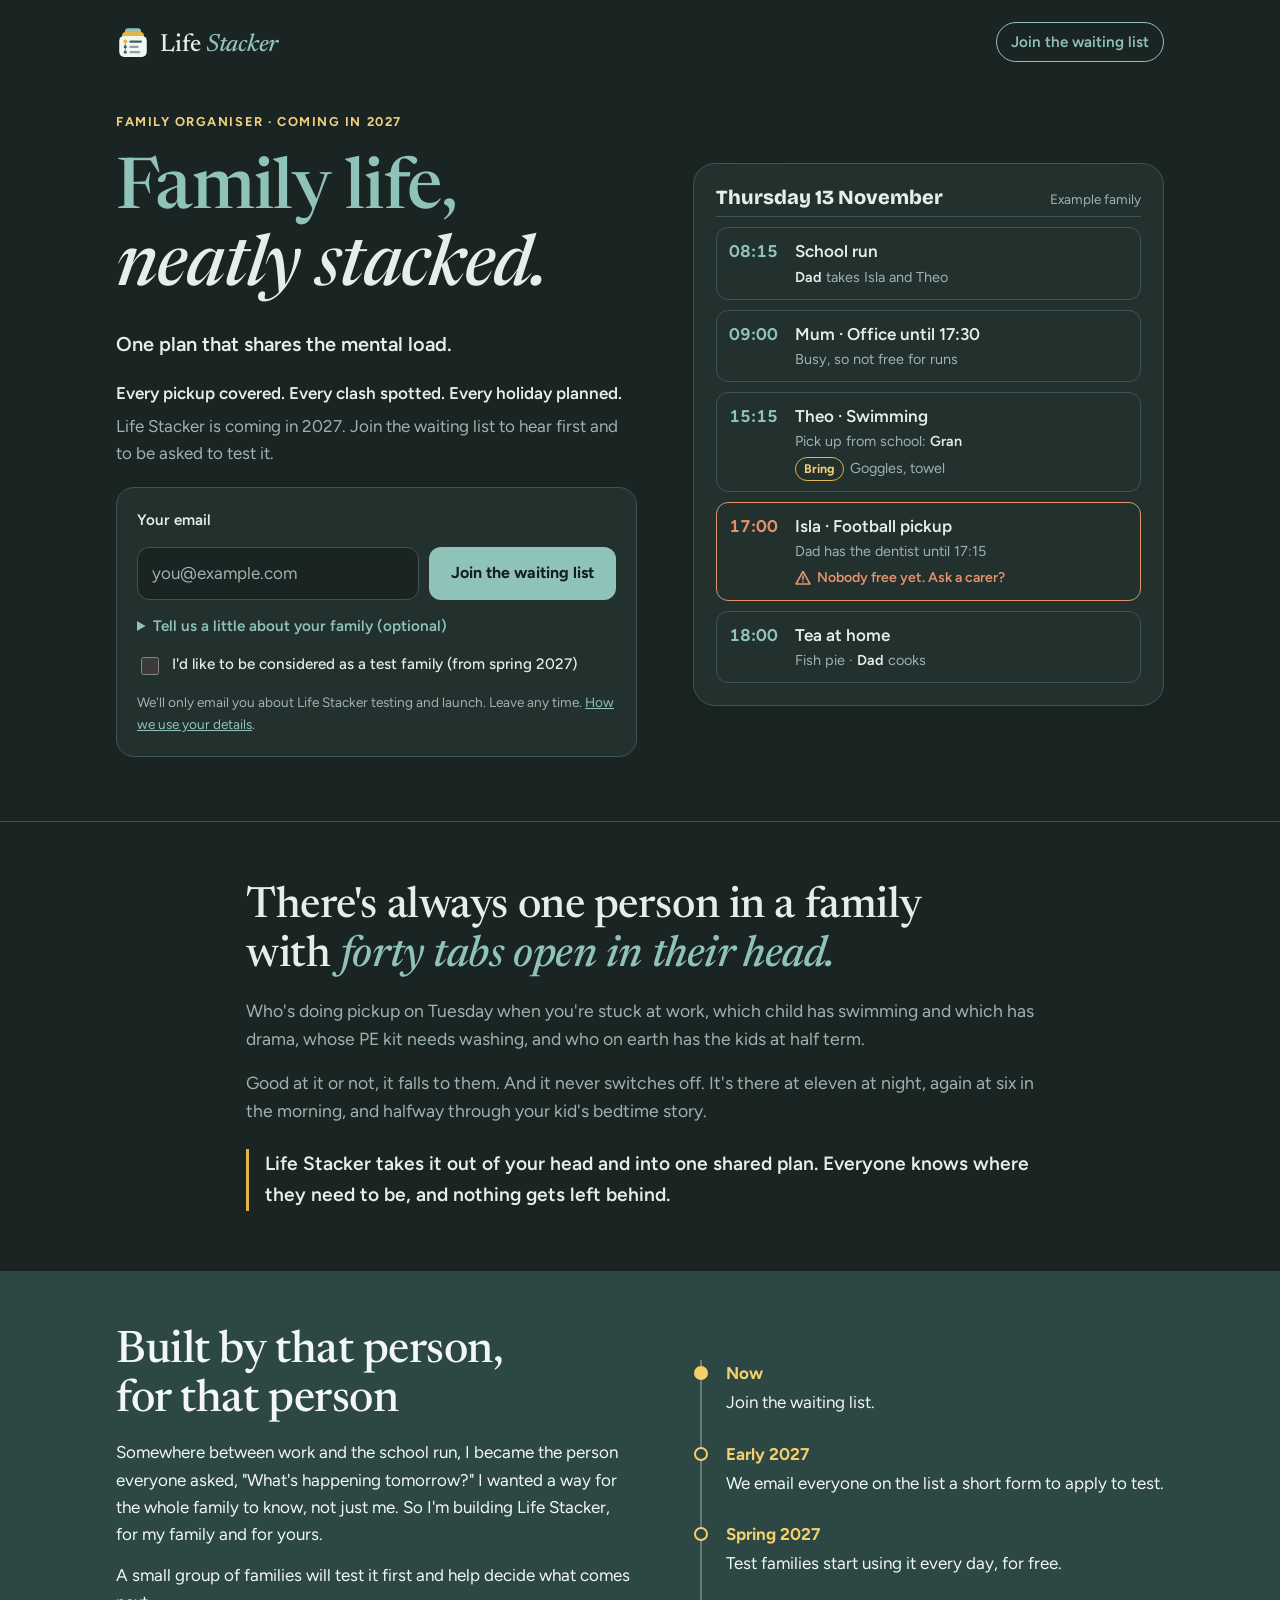
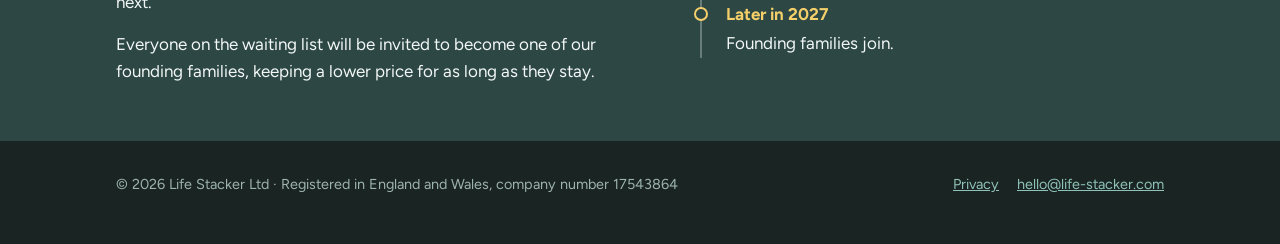
==== index.html @ 56bb8dc8 "Landing page: founding heading in Sharon's words Co-Authored-By: Claude Opus 5.5 <noreply@anthropic." ====
<!doctype html>
<html lang="en-GB" data-theme="dark">
<head>
<meta charset="utf-8">
<meta name="viewport" content="width=device-width, initial-scale=1, viewport-fit=cover">
<title>Life Stacker · Family life, neatly stacked.</title>
<meta name="description" content="Every pickup covered. Every clash spotted. Every holiday planned. One plan that shares the mental load. Join the Life Stacker waiting list.">
<meta property="og:title" content="Life Stacker · Family life, neatly stacked.">
<meta property="og:description" content="Every pickup covered. Every clash spotted. Every holiday planned. One plan that shares the mental load. Join the Life Stacker waiting list.">
<meta property="og:type" content="website">
<meta property="og:url" content="https://life-stacker.com/">
<meta name="theme-color" content="#1a2422">
<link rel="icon" href="favicon.ico" sizes="48x48">
<link rel="icon" href="favicon.svg" type="image/svg+xml">
<link rel="apple-touch-icon" href="apple-touch-icon.png">
<link rel="preload" href="fonts/newsreader.woff2" as="font" type="font/woff2" crossorigin>
<link rel="stylesheet" href="styles.css?v=14">
</head>
<body>
<header>
  <div class="wrap">
    <a class="brand" href="./" aria-label="Life Stacker home">
      <svg width="34" height="34" viewBox="8 6 84 84" aria-hidden="true"><rect x="30" y="14" width="40" height="30" rx="8" fill="var(--teal)"/><rect x="23" y="23" width="54" height="30" rx="9" fill="var(--mustard)"/><rect x="16" y="33" width="68" height="52" rx="12" fill="var(--on-teal-card,#f2f7f6)"/><path d="M31 47V73" stroke="#3d5e5a" stroke-width="3" stroke-dasharray="2 4" stroke-linecap="round" opacity=".6"/><circle cx="31" cy="47" r="5" fill="var(--mustard)"/><circle cx="31" cy="60" r="4" fill="#3d5e5a"/><circle cx="31" cy="73" r="4" fill="#3d5e5a"/><rect x="41" y="44" width="31" height="6" rx="3" fill="#3d5e5a"/><rect x="41" y="57" width="23" height="6" rx="3" fill="#3d5e5a" opacity=".55"/><rect x="41" y="70" width="27" height="6" rx="3" fill="#3d5e5a" opacity=".55"/></svg>
      <span>Life <em>Stacker</em></span>
    </a>
    <a class="navlink" href="./#join">Join<span class="long"> the waiting list</span></a>
  </div>
</header>

<main id="page-main">
<section class="hero" id="top">
  <div class="wrap">
    <div class="hero-text">
      <span class="eyebrow">Family organiser · coming in 2027</span>
      <h1 class="hA">Family life, <em>neatly stacked.</em></h1>
      <p class="lede">One plan that shares the mental load.</p>
      <p class="sub"><b class="punch">Every pickup covered. Every clash spotted. Every holiday planned.</b> Life Stacker is coming in 2027. Join the waiting list to hear first and to be asked to test it.</p>

      <form id="join" novalidate>
        <div class="hp" aria-hidden="true"><label for="website">Leave this empty</label><input id="website" name="website" type="text" tabindex="-1" autocomplete="off"></div>
        <label for="email">Your email</label>
        <div class="row">
          <input id="email" type="email" autocomplete="email" placeholder="you@example.com" required>
          <button type="submit" id="joinbtn">Join the waiting list</button>
        </div>
        <details>
          <summary>Tell us a little about your family (optional)</summary>
          <div class="optional">
            <div>
              <span class="label">How many children?</span>
              <div class="chips" role="radiogroup" aria-label="How many children">
                <input type="radio" name="kids" id="k1" value="1"><label for="k1">1</label>
                <input type="radio" name="kids" id="k2" value="2"><label for="k2">2</label>
                <input type="radio" name="kids" id="k3" value="3"><label for="k3">3</label>
                <input type="radio" name="kids" id="k4" value="4+"><label for="k4">4 or more</label>
              </div>
            </div>
            <div class="row" style="flex-direction:column;gap:6px">
              <label for="area">Town or area</label>
              <input id="area" type="text" placeholder="e.g. Guildford, or Leeds" autocomplete="address-level2">
            </div>
          </div>
        </details>
        <label class="check"><input type="checkbox" id="tester"> I'd like to be considered as a test family (from spring 2027)</label>
        <p class="small">We'll only email you about Life Stacker testing and launch. Leave any time. <a href="privacy">How we use your details</a>.</p>
        <p class="small" id="failed" role="alert" hidden style="color:var(--flag);font-weight:600">That didn't save. Please check your connection and try again, or email hello@life-stacker.com.</p>
        <p class="small" id="err" role="alert" hidden style="color:var(--flag);font-weight:600">Please check your email address. It needs an @ and a full stop, like name@example.com.</p>
      </form>
      <div class="thanks" id="thanks" hidden>
        <h3>You're on the list</h3>
        <p>Thank you for joining. We'll email you about the next steps for testing and before launch, and never for anything else.</p>
        <div id="thanks-tester" class="thanks-tester" hidden><h4>Test families</h4><p>Thanks for your interest in testing. We'll send you a short form in early 2027. We can't pick everyone, but every family on the list will be invited to become one of our founding families.</p></div>
      </div>
    </div>

    <div class="day" aria-label="Example: a day in Life Stacker">
      <div class="day-head"><h3>Thursday 13 Nov<span class="long">ember</span></h3><span>Example family</span></div>
      <div class="item"><span class="time">08:15</span><div><div class="what">School run</div><div class="who"><b>Dad</b> takes Isla and Theo</div></div></div>
      <div class="item"><span class="time">09:00</span><div><div class="what">Mum · Office until 17:30</div><div class="who">Busy, so not free for runs</div></div></div>
      <div class="item"><span class="time">15:15</span><div><div class="what">Theo · Swimming</div><div class="who">Pick up from school: <b>Gran</b></div><div class="who" style="margin-top:4px"><span class="bring">Bring</span>Goggles, towel</div></div></div>
      <div class="item flag"><span class="time">17:00</span><div><div class="what">Isla · Football pickup</div><div class="who">Dad has the dentist until 17:15</div><div class="note"><svg width="16" height="16" viewBox="0 0 16 16" aria-hidden="true" style="flex:none;margin-top:3px"><path d="M8 1.5 15 14H1z" fill="none" stroke="currentColor" stroke-width="1.6" stroke-linejoin="round"/><path d="M8 6v3.5M8 11.6v.1" stroke="currentColor" stroke-width="1.6" stroke-linecap="round"/></svg>Nobody free yet. Ask a carer?</div></div></div>
      <div class="item"><span class="time">18:00</span><div><div class="what">Tea at home</div><div class="who">Fish pie · <b>Dad</b> cooks</div></div></div>
    </div>
  </div>
</section>

<section class="problem" aria-label="The mental load">
  <div class="wrap">
    <p class="big">There's always one person in a family with <em>forty tabs open in their head.</em></p>
    <p>Who's doing pickup on Tuesday when you're stuck at work, which child has swimming and which has drama, whose PE kit needs washing, and who on earth has the kids at half term.</p>
    <p>Good at it or not, it falls to them. And it never switches off. It's there at eleven at night, again at six in the morning, and halfway through your kid's bedtime story.</p>
    <p class="turn">Life Stacker takes it out of your head and into one shared plan. Everyone knows where they need to be, and nothing gets left behind.</p>
  </div>
</section>

<section class="founding" aria-label="Founding families">
  <div class="wrap">
    <div class="col">
      <h2>Built by that person, for that person</h2>
      <p>Somewhere between work and the school run, I became the person everyone asked, "What's happening tomorrow?" I wanted a way for the whole family to know, not just me. So I'm building Life Stacker, for my family and for yours.</p>
      <p>A small group of families will test it first and help decide what comes next.</p>
      <p>Everyone on the waiting list will be invited to become one of our founding families, keeping a lower price for as long as they stay.</p>
    </div>
    <ol class="steps">
      <li class="now"><b>Now</b><span>Join the waiting list.</span></li>
      <li><b>Early 2027</b><span>We email everyone on the list a short form to apply to test.</span></li>
      <li><b>Spring 2027</b><span>Test families start using it every day, for free.</span></li>
      <li><b>Later in 2027</b><span>Founding families join.</span></li>
    </ol>
  </div>
</section>

</main>

<footer>
  <div class="wrap">
    <p>© 2026 Life Stacker Ltd · Registered in England and Wales, company number 17543864</p>
    <nav aria-label="Footer">
      <a href="privacy">Privacy</a>
      <a href="mailto:hello@life-stacker.com">hello@life-stacker.com</a>
    </nav>
  </div>
</footer>
<script src="config.js?v=3"></script>
<script src="join.js?v=3"></script>
</body>
</html>
---- styles.css ----
[hidden]{display:none!important}
@font-face{font-family:'Newsreader';font-style:normal;font-weight:500;font-display:swap;src:url(fonts/newsreader.woff2) format('woff2')}
@font-face{font-family:'Newsreader';font-style:italic;font-weight:500;font-display:swap;src:url(fonts/newsreader-italic.woff2) format('woff2')}
@font-face{font-family:'Figtree';font-style:normal;font-weight:400 800;font-display:swap;src:url(fonts/figtree.woff2) format('woff2')}
@font-face{font-family:'Bricolage Grotesque';font-style:normal;font-weight:800;font-display:swap;src:url(fonts/bricolage-grotesque.woff2) format('woff2')}

/* Layout: one calm column of text beside a stacked "Thursday" day card; below it three plain promises, a founding families band and a quiet footer. */
:root{
  --bg:#e4eceb; --paper:#f7faf9; --ink:#22302e; --muted:#566664; --line:#b9c9c6;
  --teal:#3d5e5a; --teal-2:#7fb0a6; --mustard:#d9a326; --mustard-ink:#6b4f0c; --flag:#9a4b2c;
  --on-teal:#f2f7f6;
  --band:#3d5e5a; --on-band:#f2f7f6; --band-accent:#f4cf6a;
  --display:"Bricolage Grotesque","Trebuchet MS",system-ui,sans-serif;
  --body:"Figtree","Segoe UI",system-ui,sans-serif;
}
@media (prefers-color-scheme: dark){:root:not([data-theme="light"]){
  --bg:#1a2422; --paper:#22302e; --ink:#e6eeec; --muted:#9db3af; --line:#3e5552;
  --teal:#8fc2b8; --teal-2:#5d8f86; --mustard:#e2b54a; --mustard-ink:#f0cf7c; --flag:#e5926b;
  --on-teal:#13201e; --band:#2c4744; color-scheme:dark}}
:root[data-theme="dark"]{
  --bg:#1a2422; --paper:#22302e; --ink:#e6eeec; --muted:#9db3af; --line:#3e5552;
  --teal:#8fc2b8; --teal-2:#5d8f86; --mustard:#e2b54a; --mustard-ink:#f0cf7c; --flag:#e5926b;
  --on-teal:#13201e; --band:#2c4744; color-scheme:dark}
*{box-sizing:border-box}
html{-webkit-text-size-adjust:100%}
body{background:var(--bg);color:var(--ink);font:400 1.0625rem/1.6 var(--body);margin:0}
.wrap{max-width:1080px;margin:0 auto;padding-left:max(16px,env(safe-area-inset-left,0px));padding-right:max(16px,env(safe-area-inset-right,0px))}
a{color:var(--teal)}
:focus-visible{outline:3px solid var(--mustard);outline-offset:2px}
h1,h2,h3{font-family:var(--display);text-wrap:balance;margin:0;line-height:1.1}

/* header */
header .wrap{display:flex;align-items:center;justify-content:space-between;gap:16px;padding-block:22px}
.brand{display:flex;align-items:center;gap:10px;font:500 1.55rem/1 "Newsreader",Georgia,serif;letter-spacing:-.01em;color:var(--ink);text-decoration:none}
.brand em{font-style:italic;color:var(--teal)}
.brand span{position:relative;top:.16em}
.brand svg{flex:none}
.navlink{white-space:nowrap;font-weight:600;font-size:.95rem;color:var(--teal);text-decoration:none;border:1.5px solid var(--teal);padding:7px 14px;border-radius:999px}

/* hero */
.hero .wrap{display:grid;grid-template-columns:1.05fr .95fr;gap:56px;align-items:center;padding-block:28px 64px}
.hero-text{min-width:0;display:flex;flex-direction:column;gap:20px}
.eyebrow{font-size:.8rem;font-weight:700;letter-spacing:.12em;text-transform:uppercase;color:var(--mustard-ink)}
h1{font-size:clamp(2.6rem,6vw,4.4rem);font-weight:800;letter-spacing:-.02em;color:var(--teal)}
h1 span{display:block;color:var(--ink)}
.lede{font-size:1.25rem;font-weight:600;margin:0}
.sub{margin:0;color:var(--muted);max-width:34em}

form{display:flex;flex-direction:column;gap:14px;background:var(--paper);border:1.5px solid var(--line);border-radius:18px;padding:20px}
.row{display:flex;gap:10px;flex-wrap:wrap}
label{font-weight:600;font-size:.95rem}
input[type=email],input[type=text]{font:inherit;color:var(--ink);background:var(--bg);border:1.5px solid var(--line);border-radius:12px;padding:12px 14px;min-width:0;flex:1 1 220px}
input::placeholder{color:var(--muted)}
button{font:700 1rem/1 var(--body);background:var(--teal);color:var(--on-teal);border:0;border-radius:12px;padding:14px 22px;cursor:pointer}
button:hover{filter:brightness(1.08)}
details summary{cursor:pointer;color:var(--teal);font-weight:600;font-size:.95rem}
.optional{display:flex;flex-direction:column;gap:12px;margin-top:12px}
.chips{display:flex;gap:8px;flex-wrap:wrap}
.chips input{position:absolute;opacity:0;pointer-events:none}
.chips label{font-weight:500;border:1.5px solid var(--line);border-radius:999px;padding:6px 14px;cursor:pointer}
.chips input:checked+label{border-color:var(--teal);color:var(--teal);font-weight:700;box-shadow:inset 0 0 0 1px var(--teal)}
.chips input:focus-visible+label{outline:3px solid var(--mustard);outline-offset:2px}
.check{display:flex;gap:10px;align-items:flex-start;font-weight:500}
.check input{margin-top:5px;accent-color:var(--teal);width:18px;height:18px;flex:none}
.small{font-size:.85rem;color:var(--muted);margin:0}
.thanks{background:var(--paper);border:1.5px solid var(--teal);border-radius:18px;padding:22px;display:flex;flex-direction:column;gap:6px}
.thanks h3{font-size:1.35rem;color:var(--teal)}
.thanks p{margin:0}

/* day card */
.day{min-width:0;background:var(--paper);border:1.5px solid var(--line);border-radius:22px;padding:22px;display:flex;flex-direction:column;gap:10px;box-shadow:0 18px 40px -28px rgba(20,40,38,.45)}
.day-head{display:flex;justify-content:space-between;align-items:baseline;gap:12px;padding-bottom:6px;border-bottom:1.5px solid var(--line)}
.day-head h3{font-size:1.25rem}
.day-head>span{color:var(--muted);font-size:.85rem}
.item{display:grid;grid-template-columns:3.4rem 1fr;gap:12px;align-items:start;padding:10px 12px;border:1.5px solid var(--line);border-radius:12px;animation:stack .5s cubic-bezier(.2,.8,.2,1) both}
.item:nth-child(2){animation-delay:.05s}.item:nth-child(3){animation-delay:.15s}.item:nth-child(4){animation-delay:.25s}.item:nth-child(5){animation-delay:.35s}.item:nth-child(6){animation-delay:.45s}
@keyframes stack{from{transform:translateY(-10px)}to{transform:none}}
@media (prefers-reduced-motion:reduce){.item{animation:none}}
.time{font-variant-numeric:tabular-nums;font-weight:700;color:var(--teal)}
.what{font-weight:600}
.who{font-size:.9rem;color:var(--muted)}
.who b{color:var(--ink);font-weight:600}
.item.flag{border-color:var(--flag)}
.item.flag .time{color:var(--flag)}
.note{font-size:.88rem;color:var(--flag);font-weight:600;display:flex;gap:6px;align-items:flex-start;margin-top:4px}
.bring{display:inline-block;font-size:.78rem;font-weight:700;color:var(--mustard-ink);border:1.5px solid var(--mustard);border-radius:999px;padding:1px 8px;margin-right:6px}

/* promises */
.promises{border-top:1.5px solid var(--line)}
.promises .wrap{display:grid;grid-template-columns:repeat(3,1fr);gap:40px;padding-block:56px}
.promise{display:flex;flex-direction:column;gap:10px;min-width:0}
.promise svg{color:var(--teal)}
.promise h2{font-size:1.45rem}
.promise p{margin:0;color:var(--muted)}

/* founding */
.founding{background:var(--band);color:var(--on-band)}
.founding .wrap{display:grid;grid-template-columns:1fr 1fr;gap:48px;padding-block:56px;align-items:start}
.founding h2{font-family:"Newsreader",Georgia,serif;font-weight:500;font-size:clamp(2rem,4vw,2.8rem);letter-spacing:-.01em}
.founding p{margin:0}
.founding .col{display:flex;flex-direction:column;gap:14px;min-width:0}
.steps{list-style:none;margin:6px 0 0 6px;padding:0 0 0 24px;display:flex;flex-direction:column;border-left:2px solid color-mix(in srgb,var(--on-band) 30%,transparent)}
.steps li{display:flex;flex-direction:column;gap:2px;padding:0 0 24px;position:relative}
.steps li:last-child{padding-bottom:0}
.steps li::before{content:"";position:absolute;left:-32px;top:6px;width:10px;height:10px;border-radius:50%;background:var(--band);border:2px solid var(--band-accent)}
.steps li.now::before{background:var(--band-accent)}
.steps b{font-family:var(--body);font-weight:700;color:var(--band-accent)}
.founding a{color:var(--on-band);font-weight:700}

/* footer */
footer .wrap{display:flex;justify-content:space-between;gap:24px;flex-wrap:wrap;padding-block:32px 48px;font-size:.9rem;color:var(--muted)}
footer p{margin:0}
footer nav{display:flex;gap:18px;flex-wrap:wrap}

/* privacy */
.privacy .wrap{max-width:760px;padding-block:24px 64px;display:flex;flex-direction:column;gap:18px}
.privacy h1{font-size:clamp(2rem,5vw,2.8rem)}
.privacy h2{font-size:1.3rem;margin-top:14px}
.privacy p,.privacy ul{margin:0}
.privacy ul{padding-left:1.2em;display:flex;flex-direction:column;gap:6px}
.todo{background:color-mix(in srgb,var(--mustard) 22%,transparent);border-bottom:2px solid var(--mustard);padding:0 4px;font-weight:600}

@media (max-width:820px){
  .hero .wrap,.founding .wrap{grid-template-columns:1fr;gap:36px}
  .promises .wrap{grid-template-columns:1fr;gap:28px}
}
.hA{font-family:"Newsreader",Georgia,serif;font-weight:500;letter-spacing:-.01em}.hA em{font-style:italic;color:var(--ink)}
.hp{position:absolute;left:-9999px;width:1px;height:1px;overflow:hidden}
.label{font-weight:600;font-size:.95rem}
button[disabled]{opacity:.6;cursor:wait}
.thanks-tester{border-top:1.5px solid var(--line);margin-top:10px;padding-top:12px;display:flex;flex-direction:column;gap:4px}
.thanks-tester h4{margin:0;font:700 1rem/1.3 var(--body);color:var(--teal)}

/* phones: shorter top, full-width button, compact day card, promise cards and a dotted timeline */
.promise h2{font-family:"Newsreader",Georgia,serif;font-weight:500;letter-spacing:-.01em;font-size:1.65rem}
@media (max-width:600px){
  body{font-size:1rem}
  .long{display:none}
  header .wrap{padding-block:14px}
  .brand{font-size:1.35rem;gap:8px}
  .brand svg{width:30px;height:30px}
  .navlink{font-size:.9rem;padding:6px 16px}
  .hero .wrap{padding-block:12px 40px;gap:28px}
  .hero-text{gap:14px}
  .eyebrow{font-size:.72rem}
  h1.hA{font-size:2.75rem;line-height:1.05}
  .lede{font-size:1.15rem;line-height:1.35}
  .sub{font-size:1rem}
  form{padding:16px;gap:12px;margin-top:4px}
  .row button{width:100%}
  .check{font-size:.95rem}
  .day{padding:16px;gap:8px;border-radius:20px}
  .day-head{padding-bottom:10px}
  .day-head>span{font-size:.8rem;white-space:nowrap}
  .day-head h3{font-family:"Newsreader",Georgia,serif;font-weight:500;font-size:1.5rem}
  .item{grid-template-columns:2.9rem 1fr;gap:10px;padding:9px 12px}
  .time{font-size:.95rem}
  .who{font-size:.86rem}
  .promises{border-top:0}
  .promises .wrap{gap:12px;padding-block:8px 40px}
  .promise{display:grid;grid-template-columns:30px 1fr;column-gap:14px;row-gap:4px;background:var(--paper);border:1.5px solid var(--line);border-radius:18px;padding:16px}
  .promise svg{width:30px;height:30px;grid-row:span 2}
  .promise h2{font-size:1.3rem;line-height:1.15}
  .promise p{font-size:.95rem;line-height:1.5}
  .founding .wrap{padding-block:40px;gap:28px}
  .founding h2{font-size:2.1rem}
  .steps{padding-left:22px}
  .steps li{gap:0;padding-bottom:18px}
  .steps li::before{left:-30px}
  .steps b{font-size:.9rem}
  footer .wrap{padding-block:24px 36px;font-size:.82rem;gap:12px}
}
/* founding: timeline sits to the right edge so the empty space goes between the columns */
@media (min-width:821px){.founding .wrap{grid-template-columns:minmax(0,520px) max-content;justify-content:space-between;gap:64px;align-items:center}}

/* story sections: the problem, six outcomes in one grid with a normal Tuesday, closing call to join */
.problem{border-top:1.5px solid var(--line)}
.problem .wrap{max-width:820px;padding-block:60px;display:flex;flex-direction:column;gap:16px}
.problem p{margin:0;color:var(--muted);font-size:1.1rem}
.problem .big{font:500 clamp(1.9rem,4.2vw,2.7rem)/1.15 "Newsreader",Georgia,serif;letter-spacing:-.01em;color:var(--ink);text-wrap:balance}
.problem .big em{color:var(--teal)}
.problem .turn{color:var(--ink);font-weight:600;font-size:1.2rem;margin-top:8px;padding-left:16px;border-left:3px solid var(--mustard)}
@media (max-width:600px){.problem{border-top:0}.problem .wrap{padding-block:8px 40px}.problem .turn{font-size:1.08rem}}
.promises .wrap{display:flex;flex-direction:column;gap:36px}
.promises .grid{display:grid;grid-template-columns:repeat(3,1fr);gap:40px 40px}
.section-h,.closing h2{font:500 clamp(2rem,4vw,2.8rem)/1.1 "Newsreader",Georgia,serif;letter-spacing:-.01em}
.section-h em,.closing h2 em{color:var(--teal)}
.tuesday{margin:0;max-width:780px;padding:4px 0 4px 20px;border-left:3px solid var(--mustard)}
.tuesday p{margin:0;font:italic 500 1.3rem/1.45 "Newsreader",Georgia,serif;color:var(--ink)}
.closing .wrap{padding-block:64px;display:flex;flex-direction:column;align-items:center;text-align:center;gap:14px}
.closing p{margin:0;color:var(--muted);font-size:1.1rem}
.cta{display:inline-block;margin-top:8px;font:700 1rem/1 var(--body);background:var(--teal);color:var(--on-teal);border-radius:12px;padding:15px 24px;text-decoration:none}
.cta:hover{filter:brightness(1.08)}
@media (max-width:820px){.promises .grid{grid-template-columns:1fr 1fr;gap:28px}}
@media (max-width:600px){
  .problem .wrap{padding-block:36px;gap:12px}
  .problem p{font-size:1rem}
  .promises{border-top:1.5px solid var(--line)}
  .promises .wrap{gap:20px;padding-block:36px 40px}
  .promises .grid{grid-template-columns:1fr;gap:12px}
  .tuesday p{font-size:1.15rem}
  .closing .wrap{padding-block:44px 36px}
  .closing h2{font-size:2.2rem}
  .cta{width:100%;padding:15px}
}
.sub .punch{display:block;color:var(--ink);font-weight:600;margin-bottom:6px}
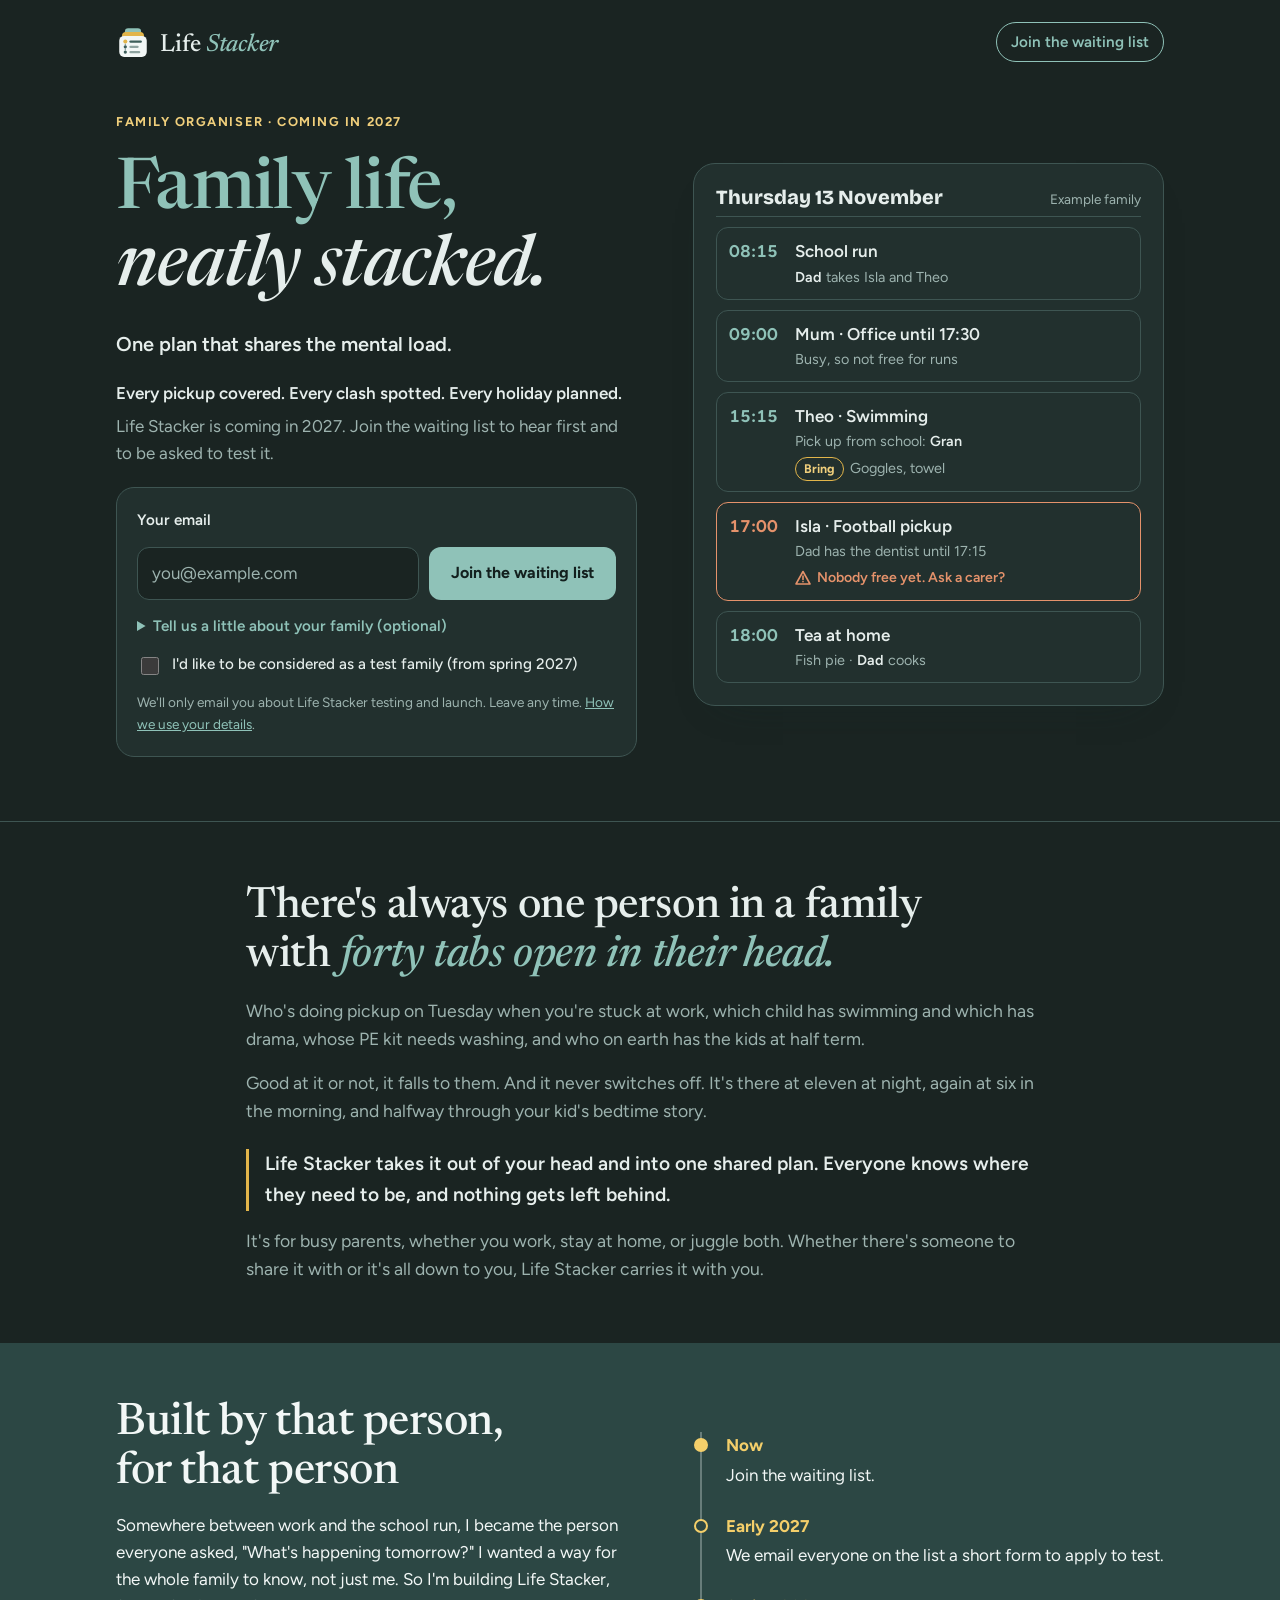
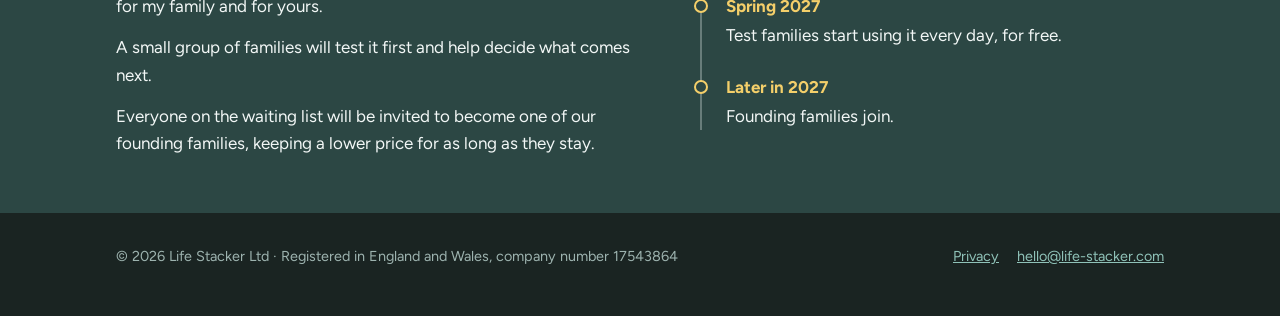
==== commit d2c0b0e0: "Landing page: say who it's for, including parents doing it alone Co-Authored-By: Claude Opus 5.5 <no" ====
--- a/index.html
+++ b/index.html
@@ -90,6 +90,7 @@
     <p>Who's doing pickup on Tuesday when you're stuck at work, which child has swimming and which has drama, whose PE kit needs washing, and who on earth has the kids at half term.</p>
     <p>Good at it or not, it falls to them. And it never switches off. It's there at eleven at night, again at six in the morning, and halfway through your kid's bedtime story.</p>
     <p class="turn">Life Stacker takes it out of your head and into one shared plan. Everyone knows where they need to be, and nothing gets left behind.</p>
+    <p>It's for busy parents, whether you work, stay at home, or juggle both. Whether there's someone to share it with or it's all down to you, Life Stacker carries it with you.</p>
   </div>
 </section>
 
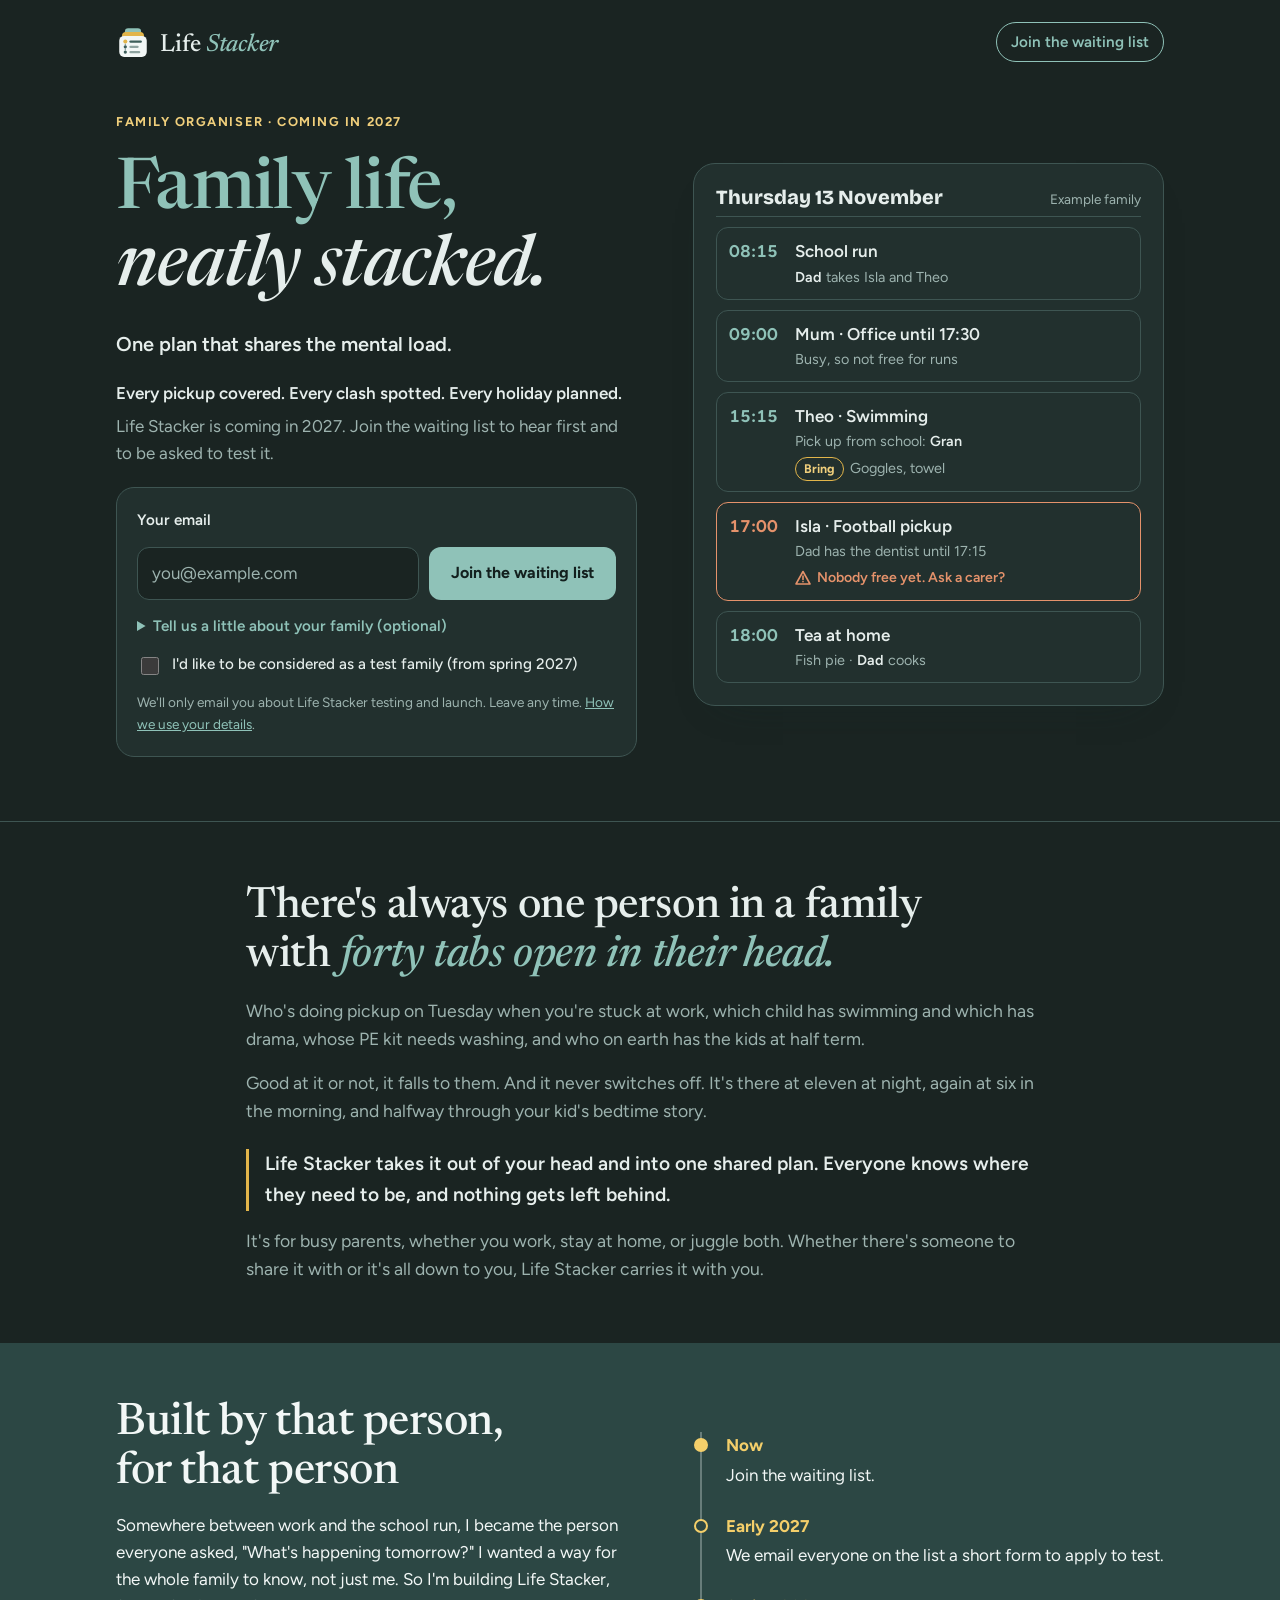
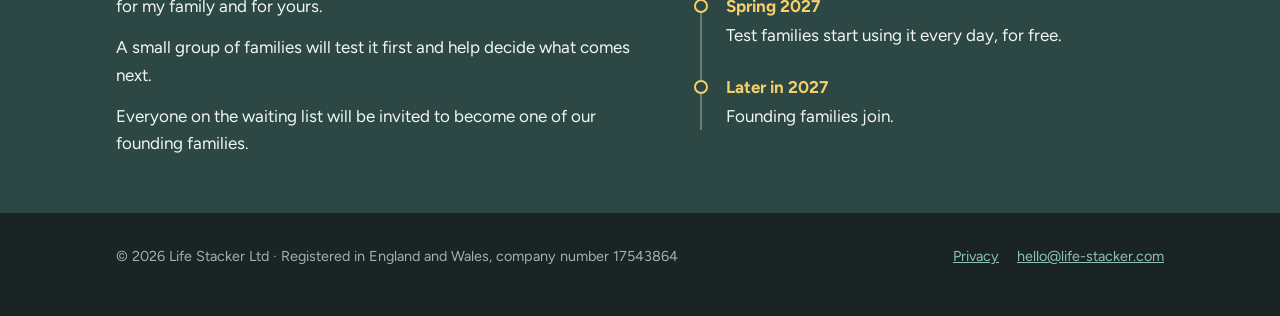
==== commit d0cfe1a9: "Landing page: remove the founding price line Co-Authored-By: Claude Opus 5.5 <noreply@anthropic.com>" ====
--- a/index.html
+++ b/index.html
@@ -100,7 +100,7 @@
       <h2>Built by that person, for that person</h2>
       <p>Somewhere between work and the school run, I became the person everyone asked, "What's happening tomorrow?" I wanted a way for the whole family to know, not just me. So I'm building Life Stacker, for my family and for yours.</p>
       <p>A small group of families will test it first and help decide what comes next.</p>
-      <p>Everyone on the waiting list will be invited to become one of our founding families, keeping a lower price for as long as they stay.</p>
+      <p>Everyone on the waiting list will be invited to become one of our founding families.</p>
     </div>
     <ol class="steps">
       <li class="now"><b>Now</b><span>Join the waiting list.</span></li>
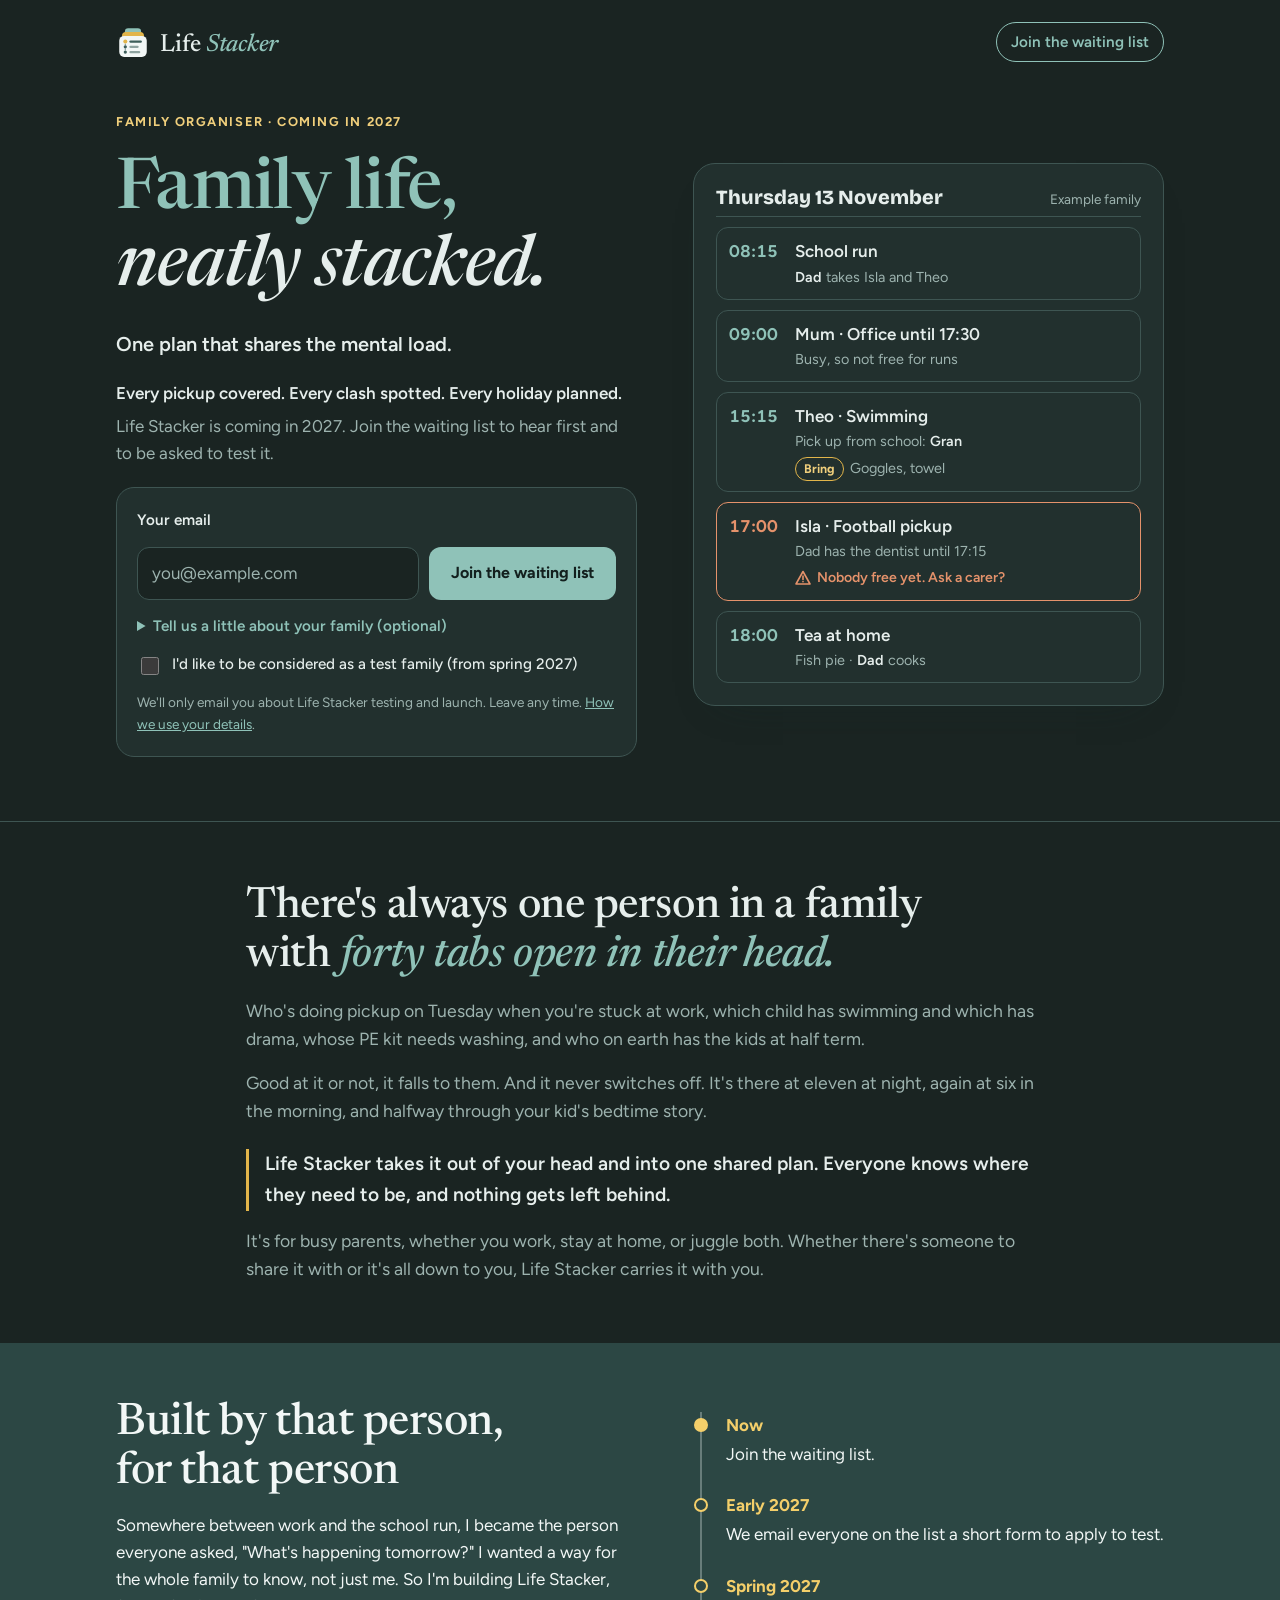
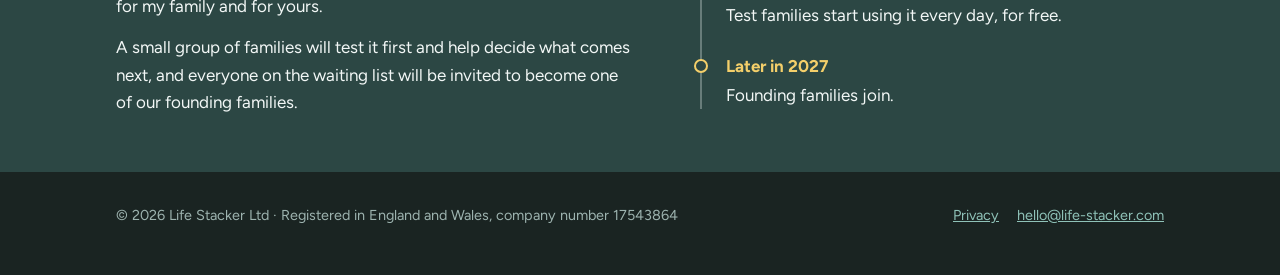
==== commit 371a2553: "Landing page: one founding paragraph, timeline stays centred Co-Authored-By: Claude Opus 5.5 <norepl" ====
--- a/index.html
+++ b/index.html
@@ -99,8 +99,7 @@
     <div class="col">
       <h2>Built by that person, for that person</h2>
       <p>Somewhere between work and the school run, I became the person everyone asked, "What's happening tomorrow?" I wanted a way for the whole family to know, not just me. So I'm building Life Stacker, for my family and for yours.</p>
-      <p>A small group of families will test it first and help decide what comes next.</p>
-      <p>Everyone on the waiting list will be invited to become one of our founding families.</p>
+      <p>A small group of families will test it first and help decide what comes next, and everyone on the waiting list will be invited to become one of our founding families.</p>
     </div>
     <ol class="steps">
       <li class="now"><b>Now</b><span>Join the waiting list.</span></li>
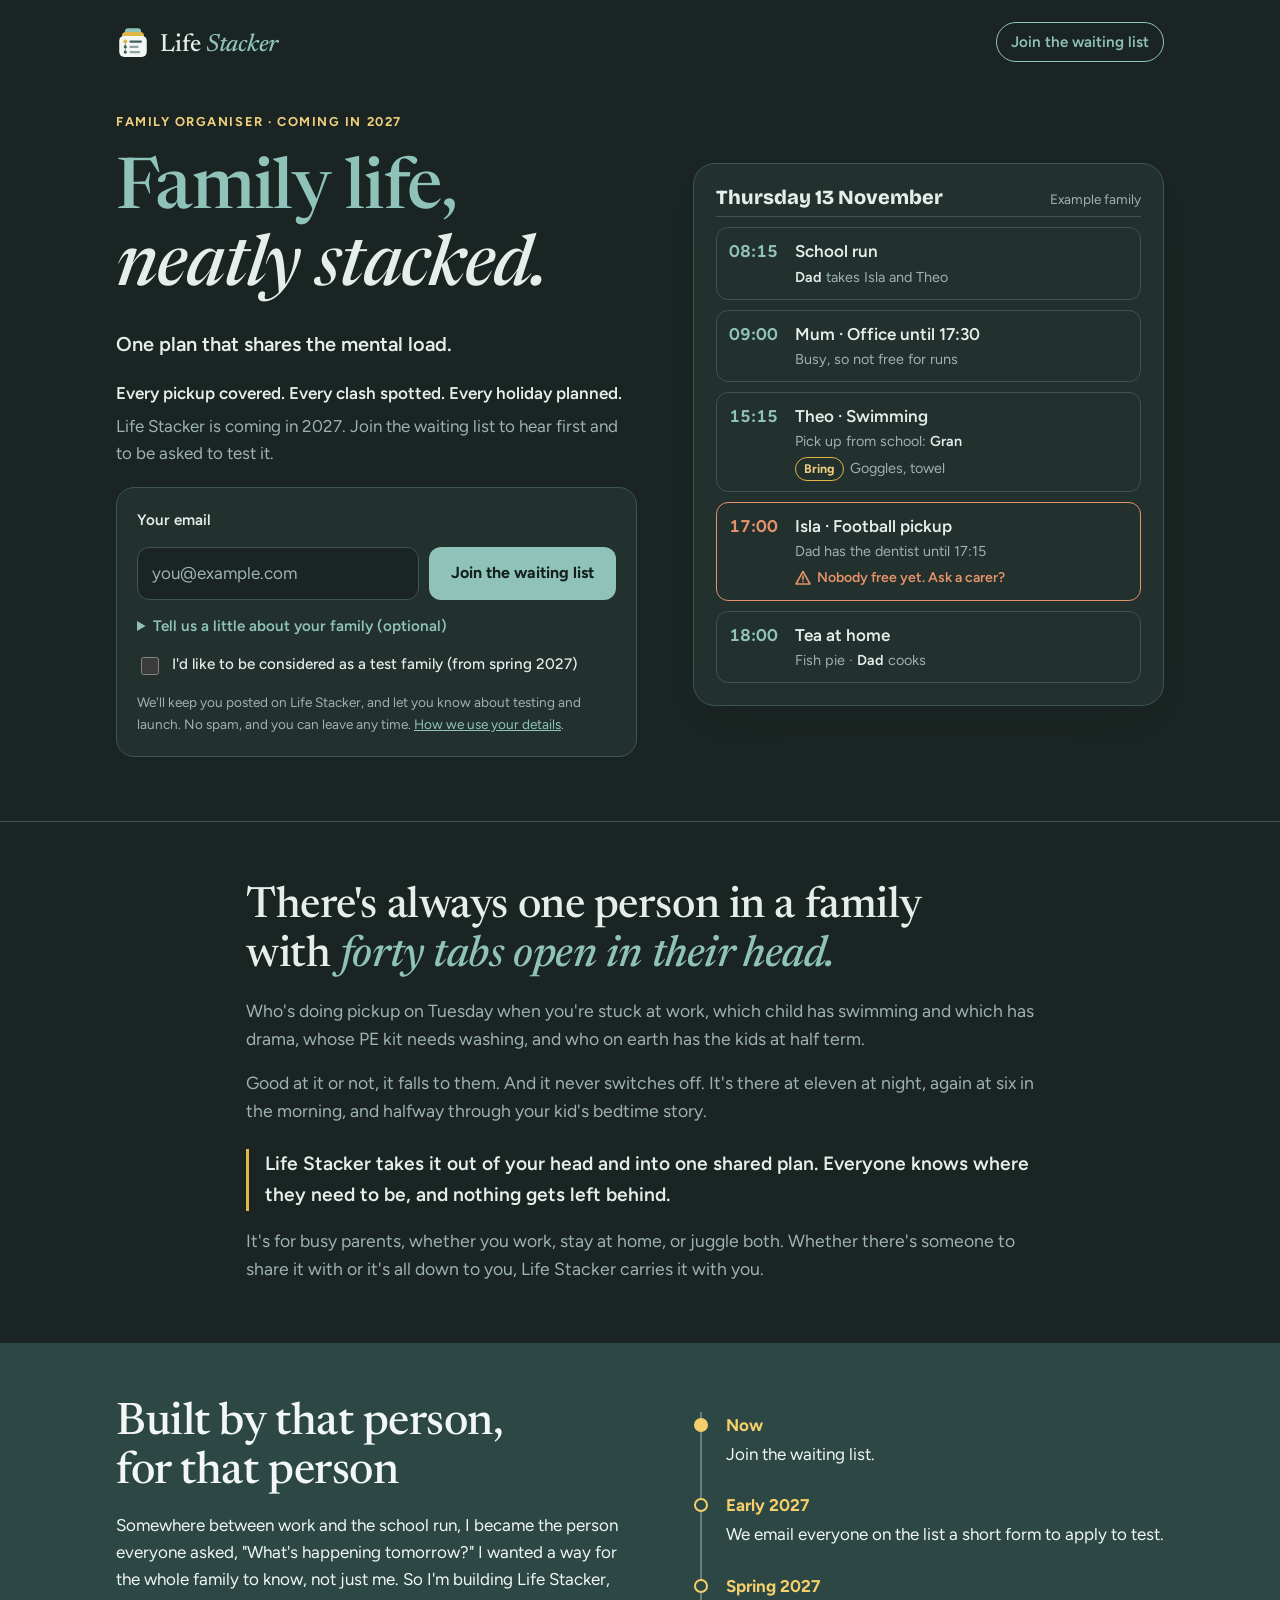
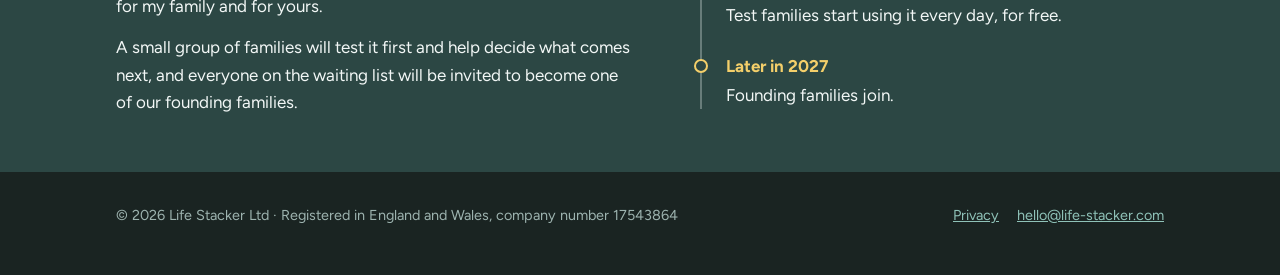
==== commit ac7d484d: "Newsletter wording: sign-up note, thank-you line, privacy notice names MailerLite Co-Authored-By: Cl" ====
--- a/index.html
+++ b/index.html
@@ -62,13 +62,13 @@
           </div>
         </details>
         <label class="check"><input type="checkbox" id="tester"> I'd like to be considered as a test family (from spring 2027)</label>
-        <p class="small">We'll only email you about Life Stacker testing and launch. Leave any time. <a href="privacy">How we use your details</a>.</p>
+        <p class="small">We'll keep you posted on Life Stacker, and let you know about testing and launch. No spam, and you can leave any time. <a href="privacy">How we use your details</a>.</p>
         <p class="small" id="failed" role="alert" hidden style="color:var(--flag);font-weight:600">That didn't save. Please check your connection and try again, or email hello@life-stacker.com.</p>
         <p class="small" id="err" role="alert" hidden style="color:var(--flag);font-weight:600">Please check your email address. It needs an @ and a full stop, like name@example.com.</p>
       </form>
       <div class="thanks" id="thanks" hidden>
         <h3>You're on the list</h3>
-        <p>Thank you for joining. We'll email you about the next steps for testing and before launch, and never for anything else.</p>
+        <p>Thank you for joining. We'll keep you posted on Life Stacker, including the next steps for testing and launch.</p>
         <div id="thanks-tester" class="thanks-tester" hidden><h4>Test families</h4><p>Thanks for your interest in testing. We'll send you a short form in early 2027. We can't pick everyone, but every family on the list will be invited to become one of our founding families.</p></div>
       </div>
     </div>
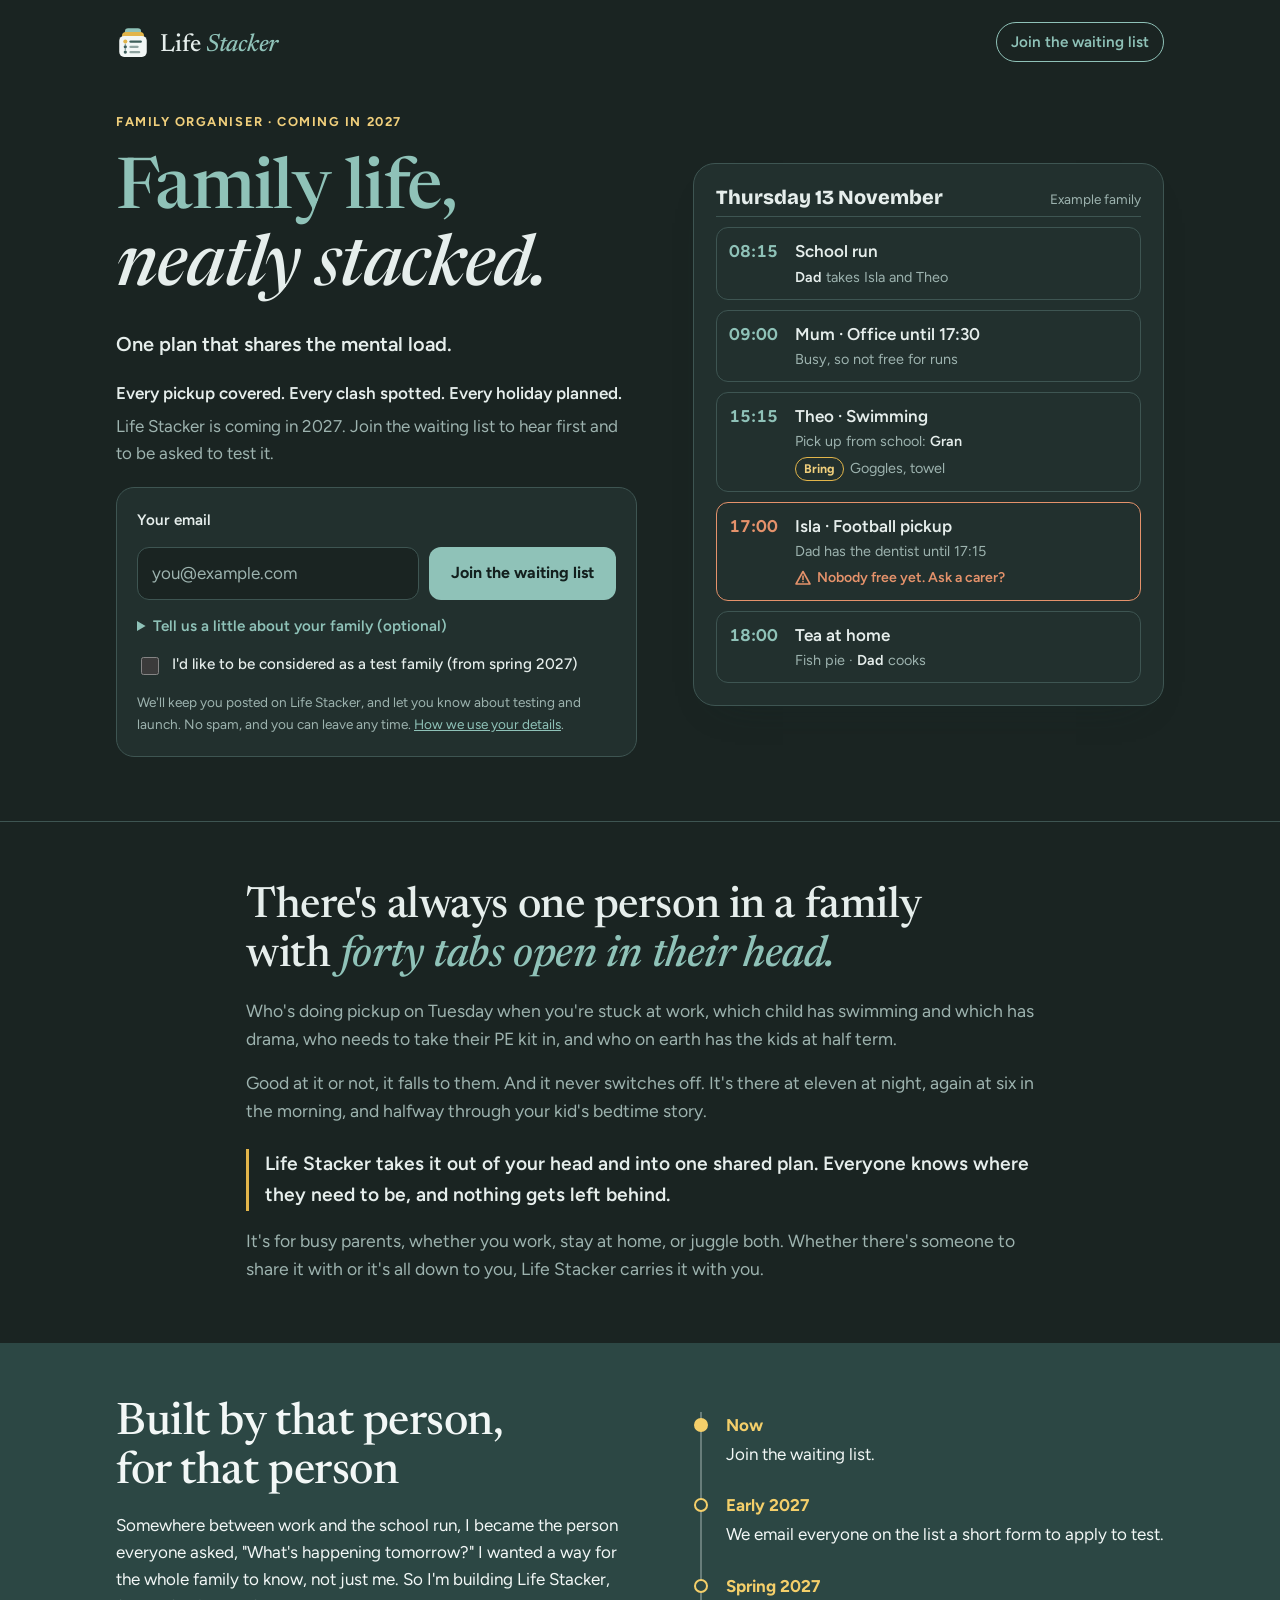
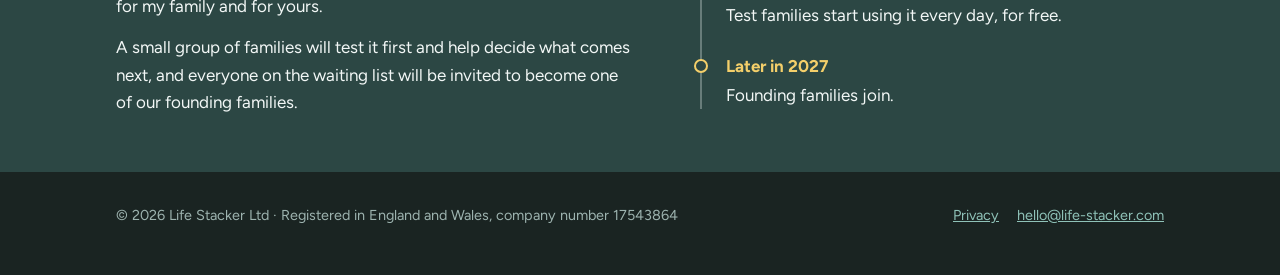
==== commit 54347872: "Landing page: PE kit line now about taking it in Co-Authored-By: Claude Opus 5.5 <noreply@anthropic." ====
--- a/index.html
+++ b/index.html
@@ -87,7 +87,7 @@
 <section class="problem" aria-label="The mental load">
   <div class="wrap">
     <p class="big">There's always one person in a family with <em>forty tabs open in their head.</em></p>
-    <p>Who's doing pickup on Tuesday when you're stuck at work, which child has swimming and which has drama, whose PE kit needs washing, and who on earth has the kids at half term.</p>
+    <p>Who's doing pickup on Tuesday when you're stuck at work, which child has swimming and which has drama, who needs to take their PE kit in, and who on earth has the kids at half term.</p>
     <p>Good at it or not, it falls to them. And it never switches off. It's there at eleven at night, again at six in the morning, and halfway through your kid's bedtime story.</p>
     <p class="turn">Life Stacker takes it out of your head and into one shared plan. Everyone knows where they need to be, and nothing gets left behind.</p>
     <p>It's for busy parents, whether you work, stay at home, or juggle both. Whether there's someone to share it with or it's all down to you, Life Stacker carries it with you.</p>
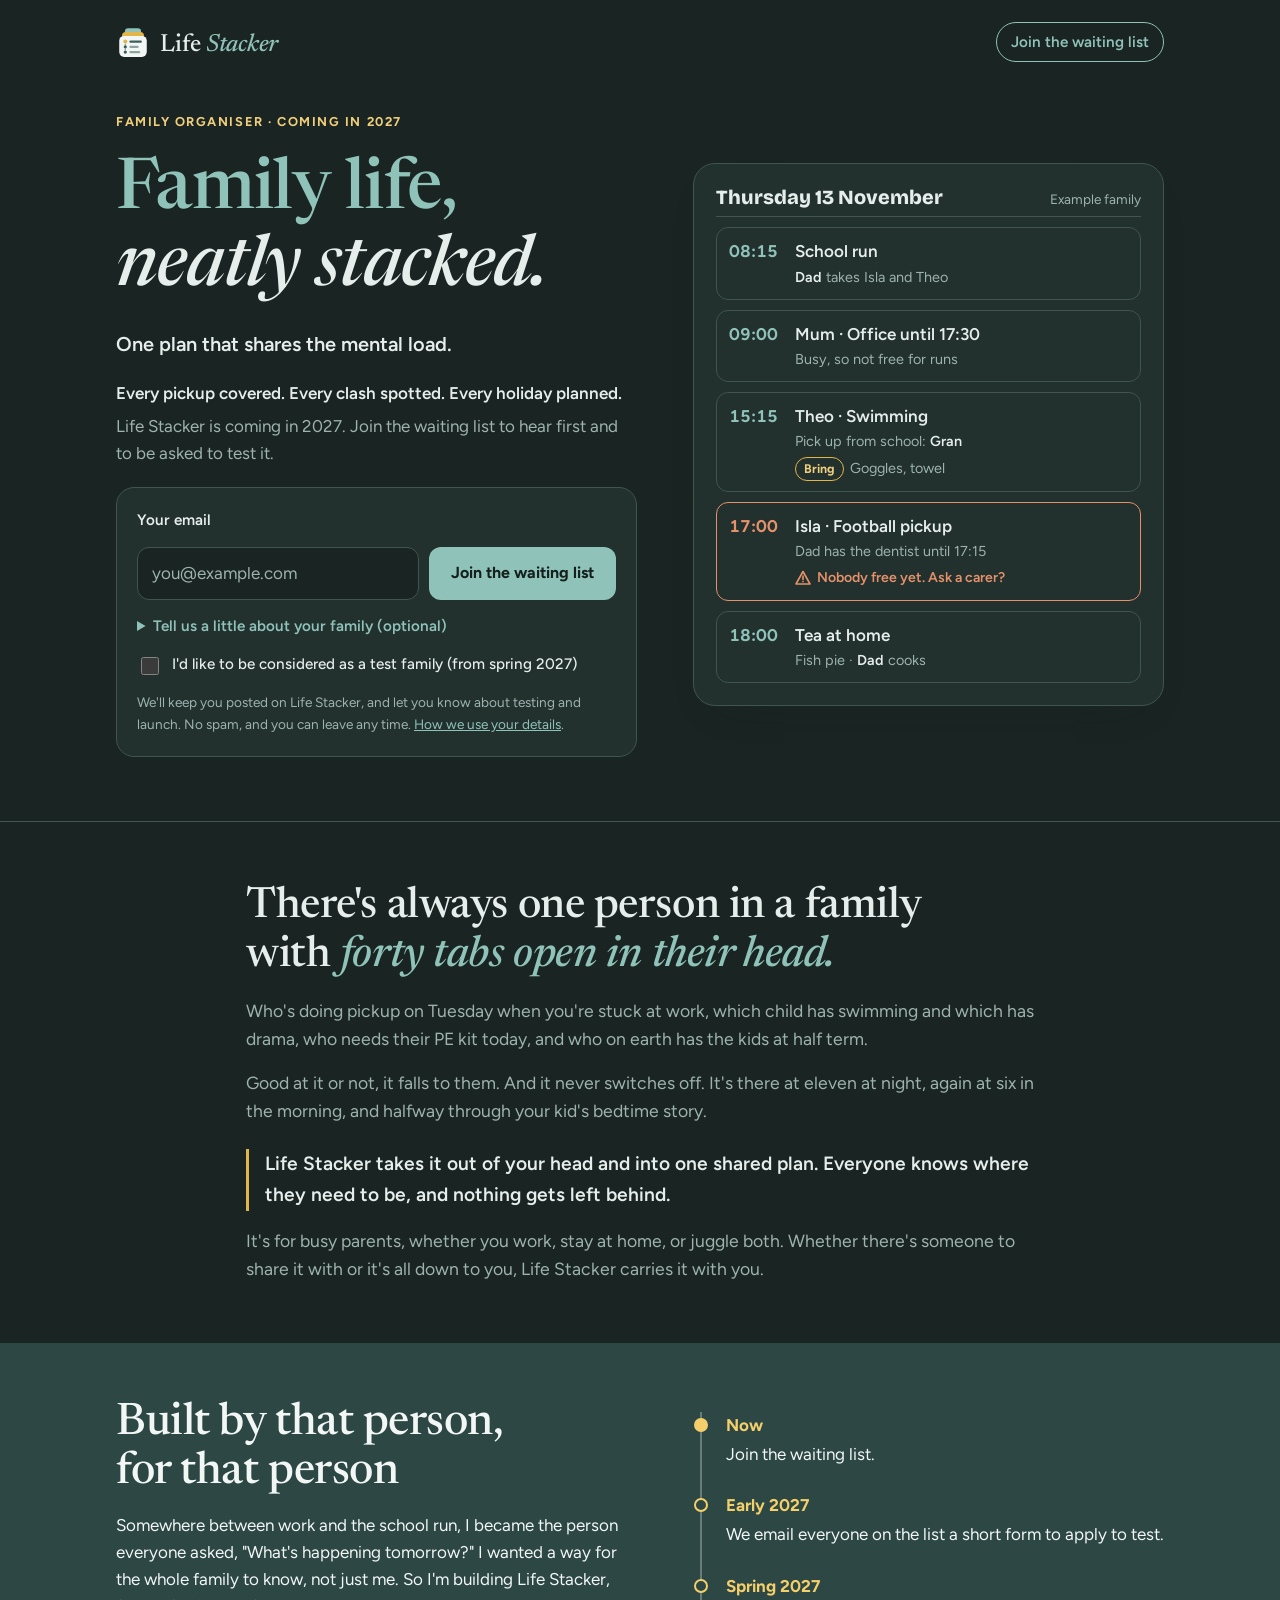
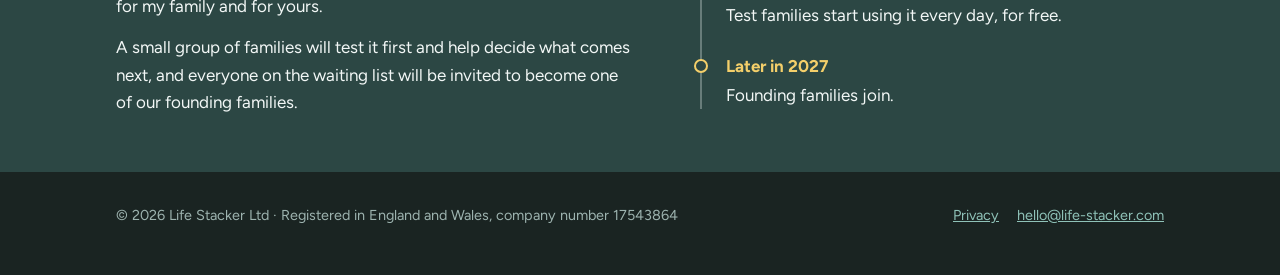
==== commit 4523426d: "Landing page: snappier PE kit line Co-Authored-By: Claude Opus 5.5 <noreply@anthropic.com> Claude-Se" ====
--- a/index.html
+++ b/index.html
@@ -87,7 +87,7 @@
 <section class="problem" aria-label="The mental load">
   <div class="wrap">
     <p class="big">There's always one person in a family with <em>forty tabs open in their head.</em></p>
-    <p>Who's doing pickup on Tuesday when you're stuck at work, which child has swimming and which has drama, who needs to take their PE kit in, and who on earth has the kids at half term.</p>
+    <p>Who's doing pickup on Tuesday when you're stuck at work, which child has swimming and which has drama, who needs their PE kit today, and who on earth has the kids at half term.</p>
     <p>Good at it or not, it falls to them. And it never switches off. It's there at eleven at night, again at six in the morning, and halfway through your kid's bedtime story.</p>
     <p class="turn">Life Stacker takes it out of your head and into one shared plan. Everyone knows where they need to be, and nothing gets left behind.</p>
     <p>It's for busy parents, whether you work, stay at home, or juggle both. Whether there's someone to share it with or it's all down to you, Life Stacker carries it with you.</p>
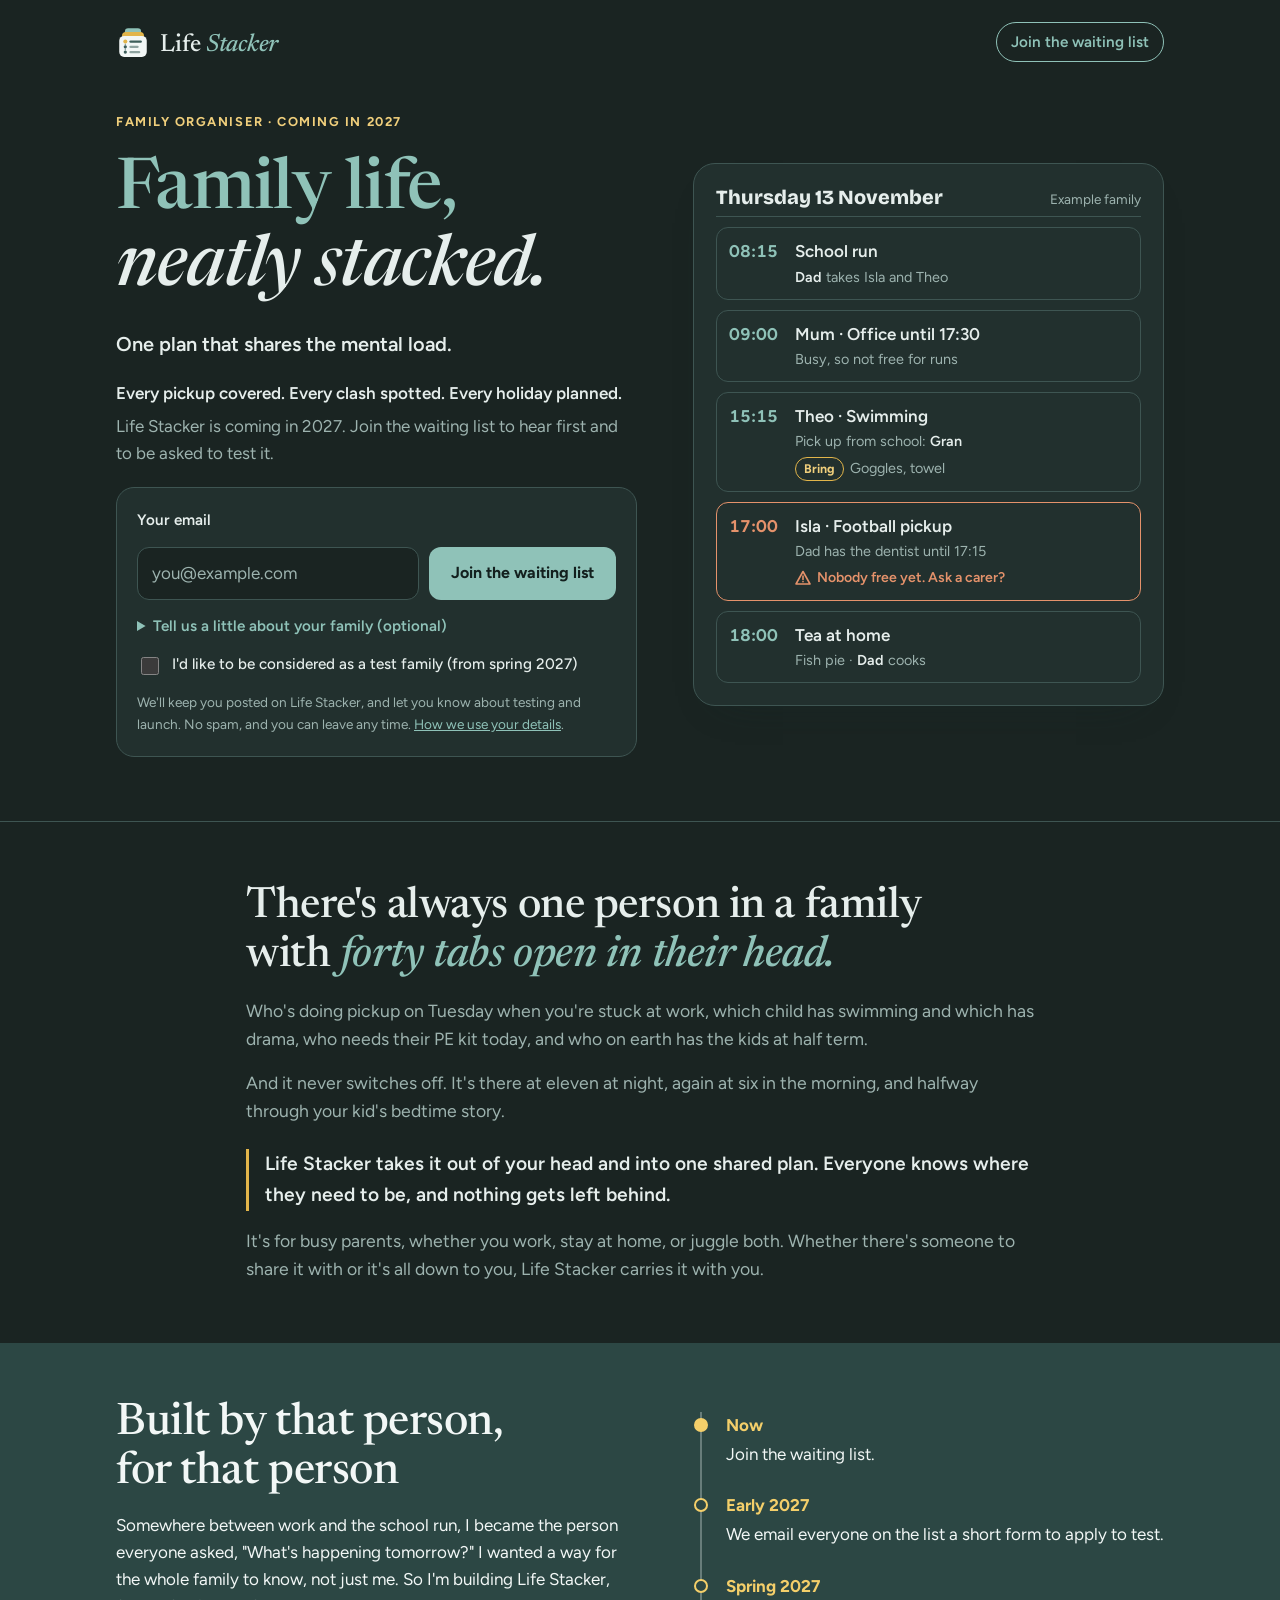
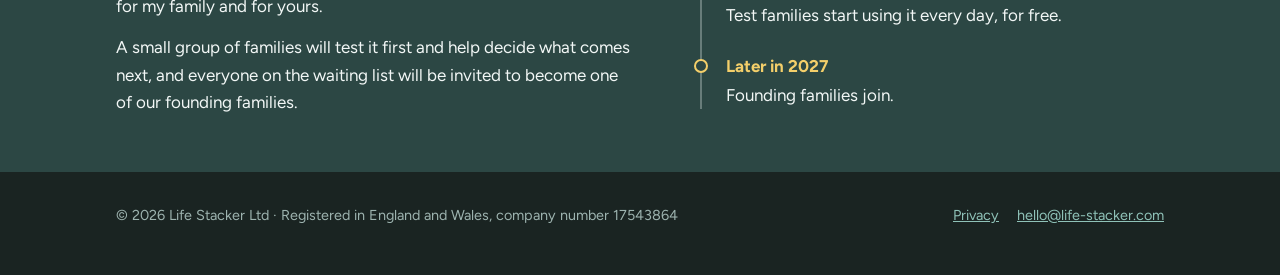
==== commit 3ad6045e: "Drop 'Good at it or not' line from the forty tabs section Co-Authored-By: Claude Opus 5.5 <noreply@a" ====
--- a/index.html
+++ b/index.html
@@ -88,7 +88,7 @@
   <div class="wrap">
     <p class="big">There's always one person in a family with <em>forty tabs open in their head.</em></p>
     <p>Who's doing pickup on Tuesday when you're stuck at work, which child has swimming and which has drama, who needs their PE kit today, and who on earth has the kids at half term.</p>
-    <p>Good at it or not, it falls to them. And it never switches off. It's there at eleven at night, again at six in the morning, and halfway through your kid's bedtime story.</p>
+    <p>And it never switches off. It's there at eleven at night, again at six in the morning, and halfway through your kid's bedtime story.</p>
     <p class="turn">Life Stacker takes it out of your head and into one shared plan. Everyone knows where they need to be, and nothing gets left behind.</p>
     <p>It's for busy parents, whether you work, stay at home, or juggle both. Whether there's someone to share it with or it's all down to you, Life Stacker carries it with you.</p>
   </div>
